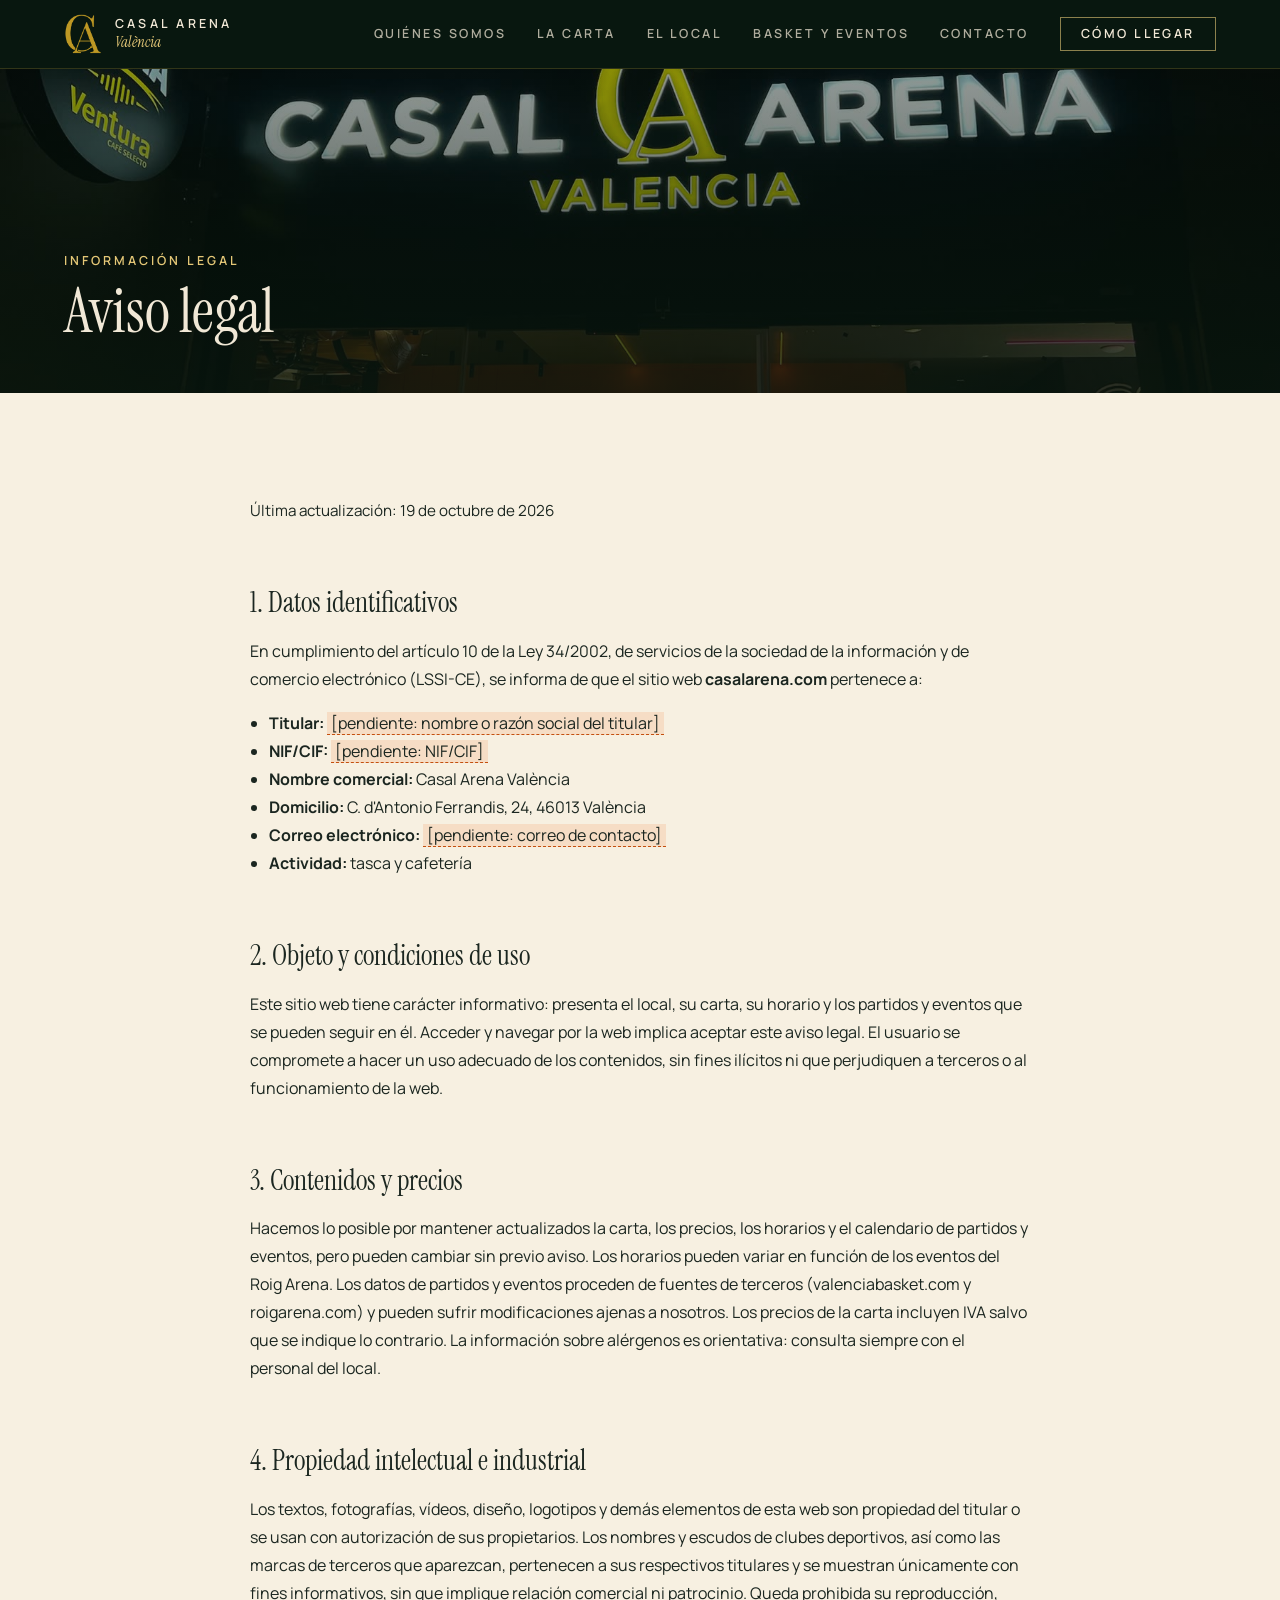
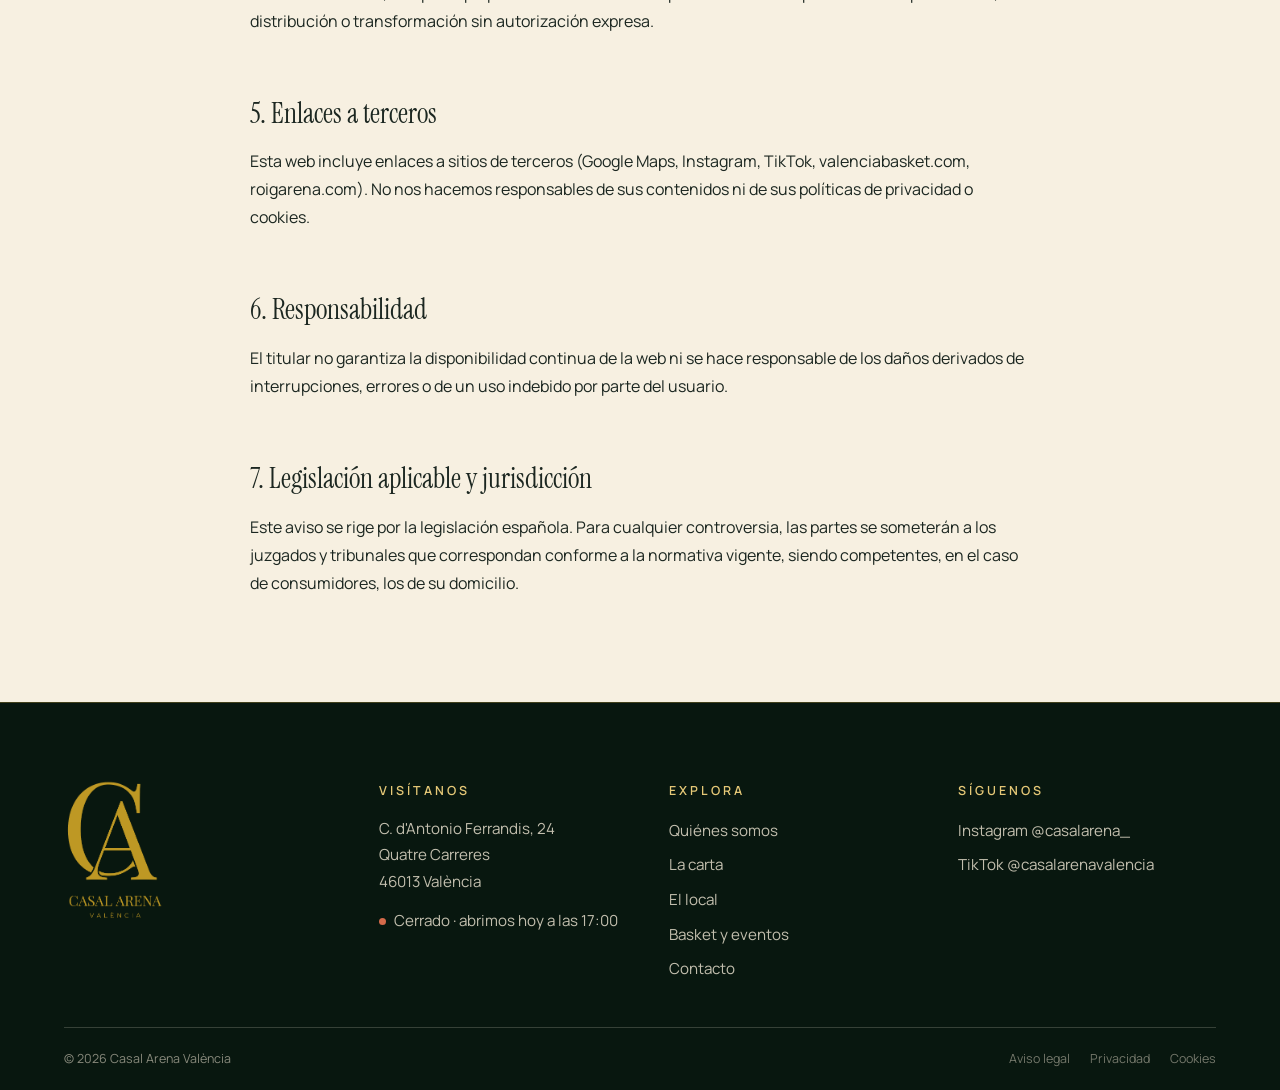
==== aviso-legal.html @ 7f9e8de5 "Portada móvil en bloques separados; páginas de aviso legal, privacidad y cookies; mapa de Google baj" ====
<!doctype html>
<html lang="es">
<head>
<meta charset="utf-8">
<meta name="viewport" content="width=device-width, initial-scale=1">
<title>Aviso legal · Casal Arena València</title>
<meta name="description" content="Aviso legal de casalarena.com: datos del titular, condiciones de uso y propiedad intelectual.">
<meta name="theme-color" content="#08170f">
<meta property="og:title" content="Aviso legal · Casal Arena València">
<meta property="og:description" content="Aviso legal de casalarena.com: datos del titular, condiciones de uso y propiedad intelectual.">
<meta property="og:image" content="assets/img/fachada-noche.jpg">
<link rel="icon" type="image/png" href="assets/img/logo-monograma.png">
<link rel="preload" href="assets/fonts/instrument-serif-latin-400-normal.woff2" as="font" type="font/woff2" crossorigin>
<link rel="preload" href="assets/fonts/manrope-latin-wght-normal.woff2" as="font" type="font/woff2" crossorigin>
<link rel="stylesheet" href="css/fonts.css?v=20261012b">
<link rel="stylesheet" href="css/styles.css?v=20261012b">
</head>
<body>
<header class="site-head">
  <div class="site-head__in">
    <a class="brand" href="index.html" aria-label="Casal Arena València, inicio">
      <img src="assets/img/logo-monograma.png" alt="" width="54" height="55">
      <span><b>Casal Arena</b><i>València</i></span>
    </a>
    <nav class="nav" id="nav" aria-label="Principal">
      <a href="quienes-somos.html">Quiénes somos</a>
      <a href="carta.html">La carta</a>
      <a href="el-local.html">El local</a>
      <a href="valencia-basket.html">Basket y eventos</a>
      <a href="contacto.html">Contacto</a>
      <a class="btn btn--solid" data-directions href="#">Cómo llegar</a>
    </nav>
    <button class="menu-btn" id="menuBtn" aria-label="Abrir menú" aria-expanded="false" aria-controls="nav"><span></span><span></span></button>
  </div>
</header>
<main>
<section class="phero">
  <img src="assets/img/fachada-noche.jpg" alt="" style="object-position:50% 45%">
  
  <div class="wrap">
    <p class="eyebrow">Información legal</p>
    <h1 class="display">Aviso legal</h1>
  </div>
</section>

<section class="sec">
  <div class="wrap legal">
    <p class="muted">Última actualización: 19 de octubre de 2026</p>

    <h2>1. Datos identificativos</h2>
    <p>En cumplimiento del artículo 10 de la Ley 34/2002, de servicios de la sociedad de la información y de comercio electrónico (LSSI-CE), se informa de que el sitio web <strong>casalarena.com</strong> pertenece a:</p>
    <ul>
      <li><strong>Titular:</strong> <span class="pend">[pendiente: nombre o razón social del titular]</span></li>
      <li><strong>NIF/CIF:</strong> <span class="pend">[pendiente: NIF/CIF]</span></li>
      <li><strong>Nombre comercial:</strong> Casal Arena València</li>
      <li><strong>Domicilio:</strong> C. d'Antonio Ferrandis, 24, 46013 València</li>
      <li><strong>Correo electrónico:</strong> <span class="pend">[pendiente: correo de contacto]</span></li>
      <li><strong>Actividad:</strong> tasca y cafetería</li>
    </ul>
    <h2>2. Objeto y condiciones de uso</h2>
    <p>Este sitio web tiene carácter informativo: presenta el local, su carta, su horario y los partidos y eventos que se pueden seguir en él. Acceder y navegar por la web implica aceptar este aviso legal. El usuario se compromete a hacer un uso adecuado de los contenidos, sin fines ilícitos ni que perjudiquen a terceros o al funcionamiento de la web.</p>
    <h2>3. Contenidos y precios</h2>
    <p>Hacemos lo posible por mantener actualizados la carta, los precios, los horarios y el calendario de partidos y eventos, pero pueden cambiar sin previo aviso. Los horarios pueden variar en función de los eventos del Roig Arena. Los datos de partidos y eventos proceden de fuentes de terceros (valenciabasket.com y roigarena.com) y pueden sufrir modificaciones ajenas a nosotros. Los precios de la carta incluyen IVA salvo que se indique lo contrario. La información sobre alérgenos es orientativa: consulta siempre con el personal del local.</p>
    <h2>4. Propiedad intelectual e industrial</h2>
    <p>Los textos, fotografías, vídeos, diseño, logotipos y demás elementos de esta web son propiedad del titular o se usan con autorización de sus propietarios. Los nombres y escudos de clubes deportivos, así como las marcas de terceros que aparezcan, pertenecen a sus respectivos titulares y se muestran únicamente con fines informativos, sin que implique relación comercial ni patrocinio. Queda prohibida su reproducción, distribución o transformación sin autorización expresa.</p>
    <h2>5. Enlaces a terceros</h2>
    <p>Esta web incluye enlaces a sitios de terceros (Google Maps, Instagram, TikTok, valenciabasket.com, roigarena.com). No nos hacemos responsables de sus contenidos ni de sus políticas de privacidad o cookies.</p>
    <h2>6. Responsabilidad</h2>
    <p>El titular no garantiza la disponibilidad continua de la web ni se hace responsable de los daños derivados de interrupciones, errores o de un uso indebido por parte del usuario.</p>
    <h2>7. Legislación aplicable y jurisdicción</h2>
    <p>Este aviso se rige por la legislación española. Para cualquier controversia, las partes se someterán a los juzgados y tribunales que correspondan conforme a la normativa vigente, siendo competentes, en el caso de consumidores, los de su domicilio.</p>

  </div>
</section>
</main>
<footer class="site-foot">
  <div class="wrap">
    <div class="foot">
      <a href="index.html" aria-label="Casal Arena València, inicio"><img src="assets/img/logo-casal-arena.png" alt="Casal Arena València" width="135" height="190" loading="lazy"></a>
      <div>
        <h4>Visítanos</h4>
        <p data-addr></p>
        <p style="margin-top:12px" data-open-status></p>
      </div>
      <div>
        <h4>Explora</h4>
        <ul>
        <li><a href="quienes-somos.html">Quiénes somos</a></li>
        <li><a href="carta.html">La carta</a></li>
        <li><a href="el-local.html">El local</a></li>
        <li><a href="valencia-basket.html">Basket y eventos</a></li>
        <li><a href="contacto.html">Contacto</a></li>
        </ul>
      </div>
      <div>
        <h4>Síguenos</h4>
        <ul>
          <li><a data-insta href="#">Instagram <span data-insta-user></span></a></li>
          <li><a data-tiktok href="#">TikTok <span data-tiktok-user></span></a></li>
        </ul>
      </div>
    </div>
    <div class="foot__end"><span>© <span data-year></span> Casal Arena València</span><span class="foot__legal"><a href="aviso-legal.html">Aviso legal</a><a href="privacidad.html">Privacidad</a><a href="cookies.html">Cookies</a></span></div>
  </div>
</footer>
<script src="data/carta.js"></script>
<script src="data/partidos.js"></script>
<script src="data/eventos.js"></script>
<script src="data/contacto.js"></script>
<script src="js/main.js?v=20261019"></script>
</body>
</html>
---- css/fonts.css ----
@font-face { font-family: "Instrument Serif"; font-weight: 400; font-style: normal; font-display: swap; src: url("../assets/fonts/instrument-serif-latin-400-normal.woff2") format("woff2"); }
@font-face { font-family: "Instrument Serif"; font-weight: 400; font-style: italic; font-display: swap; src: url("../assets/fonts/instrument-serif-latin-400-italic.woff2") format("woff2"); }
@font-face { font-family: "Manrope"; font-weight: 200 800; font-style: normal; font-display: swap; src: url("../assets/fonts/manrope-latin-wght-normal.woff2") format("woff2"); }
@font-face { font-family: "EB Garamond"; font-weight: 400; font-style: normal; font-display: swap; src: url("../assets/fonts/eb-garamond-latin-400-normal.woff2") format("woff2"); }
@font-face { font-family: "EB Garamond"; font-weight: 500; font-style: normal; font-display: swap; src: url("../assets/fonts/eb-garamond-latin-500-normal.woff2") format("woff2"); }
@font-face { font-family: "EB Garamond"; font-weight: 700; font-style: normal; font-display: swap; src: url("../assets/fonts/eb-garamond-latin-700-normal.woff2") format("woff2"); }
@font-face { font-family: "EB Garamond"; font-weight: 400; font-style: italic; font-display: swap; src: url("../assets/fonts/eb-garamond-latin-400-italic.woff2") format("woff2"); }
---- css/styles.css ----
/* Casal Arena · sistema de diseño
   Concepto: minimalista y sereno. Mucho aire, líneas finas, serif elegante para los títulos
   y sans ligera para el texto. El naranja y el dorado solo como acento. */
:root {
  --pine-950: #08170f;
  --pine-900: #0d2519;
  --pine-800: #133526;
  --bone: #f1e8d6;
  --bone-2: #e8dcc2;
  --paper: #f7f0e1;
  --sand: #d8c7a1;
  --orange: #ec6a1f;
  --orange-deep: #c4500f;
  --gold: #c4a03a;
  --gold-lt: #e5c877;
  --ink: #1b2620;
  --ink-soft: #55615a;
  --line: rgba(27, 38, 32, .16);
  --line-lt: rgba(241, 232, 214, .2);

  --f-serif: "Instrument Serif", "Iowan Old Style", Georgia, serif;
  --f-body: "Manrope", system-ui, -apple-system, "Segoe UI", sans-serif;

  --gutter: clamp(20px, 5vw, 72px);
  --maxw: 1160px;
  --head-h: 68px;
  --ease: cubic-bezier(.2, .7, .2, 1);
}

*, *::before, *::after { box-sizing: border-box; }
html { scroll-behavior: smooth; scroll-padding-top: calc(var(--head-h) + 24px); }
body { margin: 0; font-family: var(--f-body); font-size: 1rem; font-weight: 400; line-height: 1.75; color: var(--ink); background: var(--paper); -webkit-font-smoothing: antialiased; }
img, video, svg { display: block; max-width: 100%; }
a { color: inherit; }
button { font: inherit; color: inherit; }
[hidden] { display: none !important; }
:focus-visible { outline: 2px solid var(--orange); outline-offset: 3px; }
::selection { background: var(--orange); color: #fff; }

.wrap { width: min(var(--maxw), 100% - var(--gutter) * 2); margin-inline: auto; }
.sec { padding-block: clamp(56px, 7vw, 104px); }
.dark { background: var(--pine-900); color: var(--bone); }
.darker { background: var(--pine-950); color: var(--bone); }
.light-2 { background: var(--bone); }

/* ---------- Tipografía ---------- */
.display { font-family: var(--f-serif); font-weight: 400; line-height: 1.08; letter-spacing: -.005em; margin: 0; text-transform: none; }
.h-xl { font-size: clamp(2.4rem, 5vw, 3.8rem); }
.h-lg { font-size: clamp(1.9rem, 3.2vw, 2.7rem); }
.h-md { font-size: clamp(1.4rem, 2.2vw, 1.8rem); }
.serif-i { font-family: var(--f-serif); font-style: italic; }
.eyebrow { font-family: var(--f-body); font-size: .72rem; font-weight: 600; letter-spacing: .24em; text-transform: uppercase; line-height: 1.4; color: var(--orange-deep); margin: 0 0 16px; }
.dark .eyebrow, .darker .eyebrow, .phero .eyebrow { color: var(--gold-lt); }
.lead { font-family: var(--f-serif); font-size: clamp(1.5rem, 2.4vw, 2rem); line-height: 1.25; margin: 0; }
.lead em { color: var(--orange-deep); }
.dark .lead em, .darker .lead em { color: var(--gold-lt); }
.muted { color: var(--ink-soft); }
.dark .muted, .darker .muted { color: rgba(241, 232, 214, .72); }

/* ---------- Botones ---------- */
.btn {
  display: inline-flex; align-items: center; gap: 10px; padding: 12px 26px; cursor: pointer; text-decoration: none;
  font-family: var(--f-body); font-weight: 600; font-size: .72rem; letter-spacing: .2em; text-transform: uppercase; line-height: 1;
  border: 1px solid currentColor; background: transparent; transition: background .3s var(--ease), color .3s var(--ease), border-color .3s var(--ease);
}
.btn:hover { background: var(--ink); color: var(--paper); border-color: var(--ink); }
.dark .btn:hover, .darker .btn:hover, .hero .btn:hover, .phero .btn:hover, .viewer .btn:hover { background: var(--bone); color: var(--pine-950); border-color: var(--bone); }
.btn--solid { background: var(--orange); border-color: var(--orange); color: #fff; }
.btn--solid:hover, .dark .btn--solid:hover, .darker .btn--solid:hover, .hero .btn--solid:hover { background: var(--orange-deep); border-color: var(--orange-deep); color: #fff; }
.btn svg { width: 14px; height: 14px; stroke: currentColor; fill: none; stroke-width: 1.6; }
.link-arrow { display: inline-flex; align-items: center; gap: 10px; font-size: .72rem; font-weight: 600; letter-spacing: .2em; text-transform: uppercase; text-decoration: none; border-bottom: 1px solid var(--orange); padding-bottom: 4px; }

/* ---------- Cabecera ---------- */
.site-head { position: sticky; top: 0; z-index: 60; background: var(--pine-950); border-bottom: 1px solid rgba(196, 160, 58, .22); }
.site-head__in { height: var(--head-h); display: flex; align-items: center; justify-content: space-between; gap: 24px; width: min(1320px, 100% - var(--gutter) * 2); margin-inline: auto; }
.brand { display: flex; align-items: center; gap: 12px; text-decoration: none; color: var(--bone); }
.brand img { height: 40px; width: auto; }
.brand span { display: flex; flex-direction: column; line-height: 1; }
.brand b { font-weight: 600; letter-spacing: .26em; font-size: .72rem; text-transform: uppercase; }
.brand i { font-family: var(--f-serif); font-size: .95rem; color: var(--gold-lt); margin-top: 4px; }
.nav { display: flex; align-items: center; gap: clamp(18px, 2.4vw, 36px); }
.nav a:not(.btn) { font-size: .7rem; font-weight: 600; letter-spacing: .2em; text-transform: uppercase; text-decoration: none; color: rgba(241, 232, 214, .72); padding: 6px 0; position: relative; transition: color .25s; }
.nav a:not(.btn)::after { content: ""; position: absolute; left: 0; right: 100%; bottom: 0; height: 1px; background: var(--gold-lt); transition: right .35s var(--ease); }
.nav a:not(.btn):hover, .nav a[aria-current="page"] { color: var(--bone); }
.nav a:not(.btn):hover::after, .nav a[aria-current="page"]::after { right: 0; }
.nav .btn { padding: 10px 20px; color: var(--bone); border-color: rgba(229, 200, 119, .6); }
.nav .btn--solid { background: transparent; border-color: rgba(229, 200, 119, .6); }
.nav .btn--solid:hover { background: var(--gold-lt); border-color: var(--gold-lt); color: var(--pine-950); }
.menu-btn { display: none; width: 42px; height: 42px; background: none; border: 1px solid rgba(241, 232, 214, .35); position: relative; cursor: pointer; }
.menu-btn span { position: absolute; left: 11px; right: 11px; height: 1px; background: var(--bone); transition: transform .3s, top .3s; }
.menu-btn span:first-child { top: 17px; }
.menu-btn span:last-child { top: 24px; }
.menu-btn[aria-expanded="true"] span:first-child { top: 20px; transform: rotate(45deg); }
.menu-btn[aria-expanded="true"] span:last-child { top: 20px; transform: rotate(-45deg); }

/* ---------- Portada ---------- */
.hero { position: relative; height: min(84svh, 780px); min-height: 520px; overflow: hidden; background: var(--pine-950); color: var(--bone); }
.hero__video { display: block; width: 100%; height: 100%; object-fit: cover; }
.hero__bg { position: absolute; inset: -60px; background: var(--pine-950) url("../assets/img/hero-local-poster.jpg") center / cover; filter: blur(46px) saturate(1.15); opacity: .5; }
/* móvil: el vídeo vertical llena toda la portada */
.hero__phone { position: absolute; inset: 0; z-index: 0; }
.hero__shade, .hero__court { z-index: 1; }
.hero__body { z-index: 2; }
.hero__bg { display: none; }
.hero__shade { position: absolute; inset: 0; background: radial-gradient(ellipse at center, rgba(8, 23, 15, .38), rgba(8, 23, 15, .7)), linear-gradient(0deg, rgba(8, 23, 15, .7), transparent 40%); }
.hero__body { position: static; height: 100%; display: flex; flex-direction: column; justify-content: center; align-items: center; text-align: center; padding-bottom: 76px; }
.hero__copy { position: relative; z-index: 2; display: flex; flex-direction: column; align-items: center; }
.hero__title { font-size: clamp(2.8rem, 6.4vw, 5.2rem); letter-spacing: .02em; display: flex; flex-wrap: wrap; justify-content: center; gap: 0 .28em; margin: 0 0 14px; font-weight: 400; animation: fadeup 1.2s var(--ease) both; }
.hero__title span, .hero__title b { display: inline; font-weight: 400; }
.hero__tag { font-family: var(--f-serif); font-style: italic; font-size: clamp(1.15rem, 1.8vw, 1.5rem); margin: 0 0 30px; line-height: 1.3; opacity: .92; animation: fadeup 1.2s .25s var(--ease) both; }
.hero__cta { display: flex; flex-wrap: wrap; gap: 12px; justify-content: center; animation: fadeup 1.2s .45s var(--ease) both; }
.hero__bar { z-index: 3; position: absolute; inset: auto 0 0 0; border-top: 1px solid var(--line-lt); background: rgba(8, 23, 15, .55); backdrop-filter: blur(8px); }
.hero__bar-in { display: grid; grid-template-columns: repeat(3, 1fr); }
.hero__bar-in > * { padding: 16px 20px; border-left: 1px solid var(--line-lt); text-decoration: none; display: flex; flex-direction: column; gap: 2px; text-align: left; }
.hero__bar-in > *:first-child { border-left: 0; padding-left: 0; }
.hero__bar small { font-size: .62rem; font-weight: 600; letter-spacing: .24em; text-transform: uppercase; color: var(--gold-lt); }
.hero__bar strong { font-weight: 400; font-size: .9rem; line-height: 1.4; }
.dot { display: inline-block; width: 7px; height: 7px; border-radius: 50%; background: #5ad17a; margin-right: 8px; vertical-align: 1px; }
.dot--off { background: #d46a4a; }
@keyframes fadeup { from { opacity: 0; transform: translateY(18px); } to { opacity: 1; transform: none; } }

/* ---------- Accesos ---------- */
.sec-head { display: flex; flex-wrap: wrap; justify-content: space-between; align-items: end; gap: 16px 40px; margin-bottom: clamp(28px, 4vw, 48px); }
.tiles { display: grid; grid-template-columns: repeat(4, 1fr); gap: clamp(16px, 2vw, 28px); }
.tile { display: block; text-decoration: none; color: var(--ink); }
.tile img { width: 100%; aspect-ratio: 4 / 5; object-fit: cover; transition: opacity .5s var(--ease); }
.tile:hover img { opacity: .86; }
.tile__txt { display: flex; justify-content: space-between; align-items: start; gap: 12px; padding-top: 16px; }
.tile h3 { font-size: 1.55rem; }
.tile p { margin: 6px 0 0; font-size: .88rem; line-height: 1.55; color: var(--ink-soft); max-width: 28ch; }
.tile__go { flex: none; margin-top: 8px; transition: transform .4s var(--ease); color: var(--orange-deep); }
.tile__go svg { width: 18px; height: 18px; stroke: currentColor; fill: none; stroke-width: 1.5; }
.tile:hover .tile__go { transform: translateX(6px); }

/* ---------- Declaración ---------- */
.statement .wrap { max-width: 820px; text-align: center; }
.statement blockquote { margin: 0 0 32px; font-family: var(--f-serif); font-size: clamp(1.7rem, 3.4vw, 2.7rem); line-height: 1.2; }
.statement blockquote em { color: var(--gold-lt); }

/* ---------- Dúo ---------- */
.duo { display: grid; grid-template-columns: 1.2fr 1fr; gap: clamp(16px, 2vw, 28px); }
.panel { padding: clamp(24px, 3.4vw, 44px); display: flex; flex-direction: column; gap: 18px; }
.panel--dark { background: var(--pine-900); color: var(--bone); justify-content: space-between; }
.panel--line { border: 1px solid var(--line); background: var(--paper); }
.panel h3 { font-size: clamp(1.6rem, 2.4vw, 2.1rem); }
.mini-next { display: flex; flex-direction: column; gap: 6px; }
.mini-next .vs { font-family: var(--f-serif); font-size: clamp(1.4rem, 2.2vw, 1.9rem); line-height: 1.15; }
.mini-next .vs i { color: var(--gold-lt); font-size: .8em; padding-inline: .3em; }
.mini-next .when { font-size: .9rem; color: rgba(241, 232, 214, .75); }

/* ---------- Horario ---------- */
.hours { width: 100%; border-collapse: collapse; }
.hours td { padding: 9px 0; border-bottom: 1px solid var(--line); font-size: .92rem; }
.hours td:last-child { text-align: right; font-variant-numeric: tabular-nums; }
.hours tr.is-today td { color: var(--orange-deep); font-weight: 600; }
.dark .hours td, .panel--dark .hours td { border-color: var(--line-lt); }
.dark .hours tr.is-today td { color: var(--gold-lt); }
.note { font-size: .82rem; color: var(--orange-deep); margin: 0; }
.dark .note { color: var(--gold-lt); }

/* ---------- Cabecera de páginas ---------- */
.phero { position: relative; display: flex; align-items: flex-end; min-height: clamp(240px, 36vh, 360px); color: var(--bone); background: var(--pine-950); overflow: hidden; }
.phero > img { position: absolute; inset: 0; width: 100%; height: 100%; object-fit: cover; }
.phero::before { content: ""; position: absolute; inset: 0; z-index: 1; background: linear-gradient(0deg, rgba(8, 23, 15, .82), rgba(8, 23, 15, .42)); }
.phero .wrap { position: relative; z-index: 2; padding-bottom: clamp(28px, 4vw, 48px); }
.phero h1 { font-size: clamp(2.4rem, 5vw, 3.8rem); }
.phero .eyebrow { margin-bottom: 10px; }

/* ---------- Quiénes somos ---------- */
.about { display: grid; grid-template-columns: 5fr 6fr; gap: clamp(32px, 6vw, 88px); align-items: start; }
.about__body p { margin: 0 0 20px; max-width: 58ch; color: var(--ink); }
.about__body p:first-child::first-letter { font-family: var(--f-serif); float: left; font-size: 3.6rem; line-height: .82; padding: 6px 10px 0 0; color: var(--orange-deep); }
.sign { font-family: var(--f-serif); font-style: italic; font-size: 1.5rem; color: var(--orange-deep); margin: 26px 0 0; }
.about__photo { margin: 32px 0 0; max-width: 420px; }
.about__photo img { width: 100%; aspect-ratio: 3 / 4; object-fit: cover; object-position: 50% 38%; }
.about__photo figcaption { margin-top: 10px; font-size: .8rem; color: var(--ink-soft); letter-spacing: .04em; }
.mosaic { display: grid; grid-template-columns: 1.2fr 1fr 1fr; grid-template-rows: 240px 240px; gap: 12px; }
.mosaic img { width: 100%; height: 100%; object-fit: cover; }
.mosaic img:first-child { grid-row: span 2; }
.inaug { display: grid; grid-template-columns: 1fr auto; gap: clamp(32px, 6vw, 88px); align-items: center; }
.inaug__video { width: min(320px, 100%); }
.inaug__video video { width: 100%; aspect-ratio: 9 / 16; background: var(--pine-950); object-fit: cover; border: 1px solid rgba(196, 160, 58, .3); }
.pillars { display: grid; grid-template-columns: repeat(3, 1fr); border-top: 1px solid var(--line-lt); }
.pillar { padding: 36px 28px 4px 0; }
.pillar + .pillar { padding-left: 28px; border-left: 1px solid var(--line-lt); }
.pillar h3 { font-size: clamp(1.6rem, 2.4vw, 2rem); color: var(--gold-lt); margin-bottom: 10px; }
.pillar p { margin: 0; color: rgba(241, 232, 214, .8); max-width: 34ch; font-size: .95rem; }

/* ---------- Carta ---------- */
.taste { display: grid; grid-template-columns: repeat(4, 1fr); border-block: 1px solid var(--line-lt); }
.taste div { padding: 22px 16px; text-align: center; font-family: var(--f-serif); font-size: clamp(1.1rem, 1.8vw, 1.45rem); line-height: 1.1; }
.taste div + div { border-left: 1px solid var(--line-lt); }
.cartapages { display: grid; grid-template-columns: repeat(3, 1fr); gap: clamp(16px, 2.4vw, 32px); align-items: start; }
.cartapage { padding: 0; border: 0; background: none; cursor: zoom-in; text-align: left; display: grid; gap: 12px; }
.cartapage img { width: 100%; height: auto; box-shadow: 0 10px 30px rgba(20, 32, 26, .18); transition: transform .5s var(--ease), box-shadow .5s; }
.cartapage:hover img { transform: translateY(-4px); box-shadow: 0 18px 40px rgba(20, 32, 26, .24); }
.cartapage span { font-size: .72rem; font-weight: 600; letter-spacing: .2em; text-transform: uppercase; }
.textcarta { margin-top: clamp(40px, 6vw, 64px); border-top: 1px solid var(--line); padding-top: 22px; }
.textcarta summary { cursor: pointer; font-size: .74rem; font-weight: 600; letter-spacing: .2em; text-transform: uppercase; list-style: none; }
.textcarta summary::before { content: "+"; display: inline-block; width: 1.4em; color: var(--orange-deep); }
.textcarta[open] summary::before { content: "–"; }
.textcarta .sheets { margin-top: 26px; }

/* Hojas en texto (réplica del diseño de la carta impresa) */
.sheets { display: grid; gap: clamp(24px, 4vw, 48px); }
.sheet {
  --paper-c: #f7ebd2; --terra: #7d2210; --line-c: #b9674a; --txt: #2b1d15;
  position: relative; background: var(--paper-c); color: var(--txt); font-family: "EB Garamond", Georgia, serif;
  padding: clamp(14px, 2.4vw, 30px); border: 1px solid var(--line-c); box-shadow: 0 14px 40px rgba(20, 32, 26, .14);
}
.sheet::before { content: ""; position: absolute; inset: 8px; border: 1px solid var(--line-c); pointer-events: none; opacity: .7; }
.sheet__head { display: flex; justify-content: center; padding: 6px 0 16px; }
.sheet__head img { height: clamp(100px, 12vw, 130px); width: auto; }
.sheet__cols { display: grid; grid-template-columns: 1fr 1fr; gap: clamp(12px, 1.6vw, 20px); align-items: start; }
.sheet__col { display: grid; gap: clamp(12px, 1.6vw, 20px); }
.sec-c { position: relative; border: 1px solid var(--line-c); border-radius: 12px; padding: 14px clamp(12px, 1.6vw, 20px); background: rgba(255, 250, 238, .35); }
.sec-c__h { display: flex; align-items: baseline; justify-content: space-between; gap: 12px; border-bottom: 1px solid var(--line-c); padding-bottom: 6px; margin-bottom: 8px; flex-wrap: wrap; }
.sec-c h2 { margin: 0; font-family: "EB Garamond", Georgia, serif; font-weight: 700; font-size: clamp(1.6rem, 2.4vw, 2.1rem); line-height: 1; letter-spacing: -.01em; text-transform: uppercase; color: var(--terra); }
.sec-c__n { font-size: .85rem; font-style: italic; }
.sec-c__pt { font-size: 1.4rem; font-weight: 500; }
.colhead { display: flex; justify-content: flex-end; gap: 6px; font-size: .88rem; font-weight: 500; margin: 2px 0 6px; padding-bottom: 4px; border-bottom: 1px solid var(--line-c); }
.colhead span, .pr { width: var(--pw, auto); text-align: right; }
.grp + .grp { margin-top: 10px; }
.grp--sep { margin-top: 10px; padding-top: 10px; border-top: 1px solid var(--line-c); }
.grp h3 { margin: 6px 0 4px; font-size: 1rem; font-weight: 700; text-transform: uppercase; letter-spacing: .02em; border-bottom: 1px solid var(--line-c); padding-bottom: 2px; }
.row { display: flex; align-items: baseline; gap: 6px; padding: 1.5px 0; font-size: clamp(.98rem, 1.15vw, 1.1rem); line-height: 1.3; }
.row__n { flex: 1; min-width: 0; }
.pr { flex: none; font-variant-numeric: tabular-nums; white-space: nowrap; }
.als { display: inline-flex; gap: 3px; vertical-align: -4px; margin-left: 6px; }
.al { display: inline-grid; place-items: center; width: 19px; height: 19px; border-radius: 50%; color: #fff; font-style: normal; font-size: .52rem; font-weight: 700; line-height: 1; font-family: Arial, sans-serif; }
.al svg { width: 13px; height: 13px; }
.al--so2 { display: inline-flex; align-items: center; justify-content: center; width: 24px; white-space: nowrap; letter-spacing: -.04em; padding-top: 1px; }
.al sub { font-size: .75em; line-height: 0; vertical-align: baseline; position: relative; top: .2em; }
.al--gluten, .al--huevo { background: #ee7b2c; }
.al--lacteos, .al--pescado, .al--moluscos { background: #1e88e5; }
.al--so2 { background: #9c1f93; }
.al--sesamo, .al--frutos { background: #7a4a2e; }
.al--soja { background: #3f9b46; }
.two { display: grid; grid-template-columns: 1fr 1fr; gap: 0 14px; }
.two > div + div { border-left: 1px solid var(--line-c); padding-left: 14px; }
.sheet__foot { margin: 14px 0 0; text-align: center; font-style: italic; font-size: 1rem; }

/* ---------- Galería ---------- */
.masonry { columns: 3; column-gap: 12px; }
.masonry > * { break-inside: avoid; margin-bottom: 12px; display: block; width: 100%; padding: 0; border: 0; background: var(--sand); cursor: zoom-in; overflow: hidden; position: relative; }
.masonry img, .masonry video { width: 100%; height: auto; transition: opacity .5s var(--ease); }
.masonry button:hover img { opacity: .88; }
.masonry .is-video { cursor: default; }

/* ---------- Valencia Basket ---------- */
.vb-logo { width: 84px; height: auto; mix-blend-mode: multiply; }
.board { display: grid; grid-template-columns: 1fr auto; gap: 32px; align-items: end; padding: clamp(24px, 3.6vw, 44px); background: var(--pine-900); color: var(--bone); border-top: 2px solid var(--orange); }
.board__lab { font-size: .7rem; font-weight: 600; letter-spacing: .24em; text-transform: uppercase; color: var(--gold-lt); margin: 0 0 14px; }
.board__vs { font-size: clamp(1.7rem, 3.6vw, 2.8rem); display: flex; flex-direction: column; }
.board__vs i { font-size: .55em; margin: .15em 0; color: var(--gold-lt); }
.board__meta { margin: 14px 0 0; font-size: .95rem; color: rgba(241, 232, 214, .8); }
.count { display: flex; gap: clamp(14px, 2.4vw, 28px); }
.count div { text-align: center; min-width: 56px; }
.count b { display: block; font-family: var(--f-serif); font-weight: 400; font-size: clamp(2.2rem, 4vw, 3.2rem); line-height: 1; font-variant-numeric: tabular-nums; }
.count small { font-size: .62rem; letter-spacing: .22em; text-transform: uppercase; color: var(--gold-lt); }
.chips { display: flex; flex-wrap: wrap; gap: 8px; margin: 36px 0 6px; }
.chip { cursor: pointer; padding: 9px 18px; border: 1px solid var(--line); background: transparent; font-size: .7rem; font-weight: 600; letter-spacing: .18em; text-transform: uppercase; transition: background .25s, color .25s, border-color .25s; }
.chip:hover { border-color: var(--ink); }
.chip[aria-pressed="true"] { background: var(--ink); color: var(--paper); border-color: var(--ink); }
.month { font-family: var(--f-serif); font-size: 1.6rem; font-weight: 400; color: var(--orange-deep); margin: 36px 0 4px; }
.fx { display: grid; grid-template-columns: 64px 1fr 220px 72px; align-items: center; gap: 24px; padding: 22px 0; border-bottom: 1px solid var(--line); }
.fx__d { line-height: 1; }
.fx__d b { display: block; font-family: var(--f-serif); font-weight: 400; font-size: 2rem; }
.fx__d span { font-size: .66rem; font-weight: 600; letter-spacing: .2em; text-transform: uppercase; color: var(--ink-soft); }
.fx__t { display: grid; grid-template-columns: minmax(0, 290px) 24px minmax(0, 290px); align-items: center; gap: 8px 12px; font-size: 1.02rem; font-weight: 500; line-height: 1.3; }
.fx__t i { text-align: center; font-family: var(--f-serif); font-style: italic; font-weight: 400; color: var(--orange-deep); font-size: .9rem; }
.fx__team { display: inline-flex; align-items: center; gap: 12px; }
.crest { width: 40px; height: 40px; object-fit: contain; flex: none; }
.fx__c { display: flex; align-items: center; justify-content: flex-end; gap: 8px; }
.tag { display: inline-block; padding: 2px 9px; border: 1px solid var(--line); font-size: .62rem; font-weight: 600; letter-spacing: .16em; text-transform: uppercase; white-space: nowrap; }
.tag--home { background: var(--orange); border-color: var(--orange); color: #fff; }
.tag--away { color: var(--ink-soft); }
.fx__h { font-family: var(--f-serif); font-size: 1.5rem; font-variant-numeric: tabular-nums; text-align: right; }
.empty { padding: 40px 0; color: var(--ink-soft); }

/* ---------- Contacto ---------- */
.contact { display: grid; grid-template-columns: 1fr 1.1fr; gap: clamp(32px, 6vw, 80px); align-items: start; }
.info { display: grid; gap: 34px; }
.info h3 { font-size: .72rem; font-family: var(--f-body); font-weight: 600; letter-spacing: .24em; text-transform: uppercase; margin: 0 0 10px; color: var(--orange-deep); }
.info p { margin: 0; }
.social { display: grid; grid-template-columns: 1fr 1fr; gap: 12px; }
.social a { display: flex; flex-direction: column; gap: 2px; padding: 18px 20px; border: 1px solid var(--line); text-decoration: none; transition: background .3s, color .3s, border-color .3s; }
.social a:hover { background: var(--ink); color: var(--paper); border-color: var(--ink); }
.social small { font-size: .62rem; letter-spacing: .22em; text-transform: uppercase; font-weight: 600; color: var(--orange-deep); }
.social a:hover small { color: var(--gold-lt); }
.social strong { font-family: var(--f-serif); font-weight: 400; font-size: 1.25rem; text-transform: none; }
.map { position: sticky; top: calc(var(--head-h) + 20px); border: 1px solid var(--line); background: var(--bone-2); aspect-ratio: 1 / 1.05; }
.map iframe { width: 100%; height: 100%; border: 0; filter: saturate(.8); }

/* ---------- Pie ---------- */
.site-foot { background: var(--pine-950); color: var(--bone); padding-top: clamp(48px, 6vw, 80px); border-top: 1px solid rgba(196, 160, 58, .3); }
.foot { display: grid; grid-template-columns: 1.1fr 1fr 1fr 1fr; gap: 32px; padding-bottom: 44px; }
.foot img { height: 140px; width: auto; }
.foot h4 { font-size: .68rem; font-weight: 600; letter-spacing: .24em; text-transform: uppercase; color: var(--gold-lt); margin: 0 0 14px; }
.foot ul { list-style: none; padding: 0; margin: 0; display: grid; gap: 6px; }
.foot a { text-decoration: none; color: rgba(241, 232, 214, .8); font-size: .92rem; }
.foot a:hover { color: var(--gold-lt); }
.foot p { margin: 0; color: rgba(241, 232, 214, .8); font-size: .92rem; }
.foot__end { display: flex; flex-wrap: wrap; justify-content: space-between; gap: 10px; padding-block: 20px; border-top: 1px solid var(--line-lt); font-size: .78rem; color: rgba(241, 232, 214, .55); }

/* ---------- Mosaico de platos (carta) ---------- */
.platos { display: grid; grid-template-columns: repeat(12, 1fr); grid-auto-rows: clamp(120px, 14vw, 190px); gap: clamp(10px, 1.4vw, 18px); }
.plato { position: relative; margin: 0; overflow: hidden; background: var(--pine-900); }
.plato button { display: block; width: 100%; height: 100%; padding: 0; border: 0; background: none; cursor: zoom-in; }
.plato img { width: 100%; height: 100%; object-fit: cover; transition: transform 1.2s var(--ease); }
.plato:hover img { transform: scale(1.04); }
.plato::after { content: ""; position: absolute; inset: 0; pointer-events: none; background: linear-gradient(0deg, rgba(8, 23, 15, .78) 0%, rgba(8, 23, 15, 0) 46%); }
.plato figcaption { position: absolute; left: 0; right: 0; bottom: 0; z-index: 2; padding: clamp(14px, 2vw, 24px); display: flex; flex-direction: column; gap: 2px; pointer-events: none; }
.plato figcaption b { font-family: var(--f-serif); font-weight: 400; font-size: clamp(1.25rem, 2vw, 1.75rem); line-height: 1.1; color: var(--bone); }
.plato figcaption span { font-size: .66rem; font-weight: 600; letter-spacing: .2em; text-transform: uppercase; color: var(--gold-lt); }
.plato--a { grid-column: 1 / 8;  grid-row: 1 / 4; }
.plato--b { grid-column: 8 / 13; grid-row: 1 / 4; }
.plato--c { grid-column: 1 / 5;  grid-row: 4 / 7; }
.plato--d { grid-column: 5 / 9;  grid-row: 4 / 7; }
.plato--e { grid-column: 9 / 13; grid-row: 4 / 7; }
.plato--f { grid-column: 1 / 6;  grid-row: 7 / 10; }
.plato--g { grid-column: 6 / 13; grid-row: 7 / 10; }
.plato--a img { object-position: 50% 55%; }
.plato--f img { object-position: 50% 60%; }
.plato--g img { object-position: 50% 62%; }
@media (max-width: 760px) {
  .platos { grid-template-columns: 1fr 1fr; grid-auto-rows: 58vw; }
  .plato--a, .plato--b, .plato--c, .plato--d, .plato--e, .plato--f, .plato--g { grid-column: auto; grid-row: auto; }
  .plato--a, .plato--f, .plato--g { grid-column: 1 / 3; }
  .plato--b, .plato--c, .plato--d, .plato--e { grid-row: auto / span 1; }
  .plato--b, .plato--c, .plato--d, .plato--e { aspect-ratio: auto; }
}
@media (prefers-reduced-motion: reduce) { .plato img { transition: none; } }

/* ---------- Visor + lightbox ---------- */
.viewer { position: fixed; inset: 0; z-index: 100; background: #060f0a; display: flex; flex-direction: column; }
.viewer__bar { display: flex; justify-content: space-between; align-items: center; padding: 10px 20px; color: var(--bone); font-size: .72rem; font-weight: 600; letter-spacing: .2em; text-transform: uppercase; background: rgba(255, 255, 255, .05); }
.viewer__bar div { display: flex; gap: 10px; align-items: center; }
.vbtn { width: 40px; height: 40px; border: 1px solid rgba(241, 232, 214, .45); background: transparent; color: var(--bone); font-size: 1.5rem; line-height: 1; cursor: pointer; }
.vbtn:hover { background: var(--bone); color: var(--pine-950); }
.viewer__scroll { flex: 1; overflow: auto; padding: 24px 16px 56px; display: flex; flex-direction: column; align-items: center; gap: 22px; }
.viewer__scroll iframe { width: min(900px, 100%); height: 100%; min-height: 70vh; border: 0; background: #fff; }
.viewer__scroll img { width: min(940px, 100%); height: auto; box-shadow: 0 20px 60px rgba(0, 0, 0, .5); }
.viewer .sheets { width: min(1000px, 100%); }
.lightbox { position: fixed; inset: 0; z-index: 100; background: rgba(6, 15, 10, .96); display: grid; place-items: center; padding: 20px; }
.lightbox img { max-height: 92vh; max-width: 94vw; object-fit: contain; }
.lightbox .vbtn { position: absolute; top: 16px; right: 16px; }
body.is-locked { overflow: hidden; }

/* ---------- Aparición ---------- */
.js .reveal { opacity: 0; transform: translateY(20px); transition: opacity .8s var(--ease), transform .8s var(--ease); }
.js .reveal.is-in { opacity: 1; transform: none; }

@media print {
  body > *:not(.viewer) { display: none !important; }
  .viewer { position: static; background: #fff; }
  .viewer__bar { display: none; }
  .viewer__scroll { overflow: visible; padding: 0; }
  .viewer__scroll img, .sheet { box-shadow: none; page-break-after: always; }
}

/* ordenador y tablet: texto a la izquierda y vídeo vertical enmarcado a la derecha */
@media (max-width: 700px) {
  .hero { height: auto; min-height: 0; display: flex; flex-direction: column; }
  .hero__shade, .hero__court, .hero__bg { display: none; }
  .hero .hero__body { position: relative; height: auto; justify-content: flex-start; padding: clamp(32px, 6svh, 52px) 0 0; gap: 28px; }
  .hero .hero__title { font-size: clamp(3rem, 15vw, 4.2rem); margin-bottom: 12px; }
  .hero .hero__tag { margin-bottom: 24px; }
  .hero .hero__phone { position: relative; inset: auto; width: 100%; aspect-ratio: 3 / 4; border-radius: 22px; border: 1px solid rgba(229, 200, 119, .55); box-shadow: 0 0 0 5px rgba(8, 23, 15, .6), 0 0 0 6px rgba(229, 200, 119, .25), 0 22px 50px rgba(0, 0, 0, .45); }
  .hero .hero__phone .hero__video { position: absolute; inset: 0; }
  .hero .hero__bar { position: relative; inset: auto; margin-top: 32px; background: var(--pine-900); backdrop-filter: none; }
  .hero .hero__bar-in > * { padding: 14px 0; }
}
@media (min-width: 701px) {
  .hero__bg { display: block; }
  .hero__shade { background: linear-gradient(90deg, rgba(8, 23, 15, .78), rgba(8, 23, 15, .35) 60%, rgba(8, 23, 15, .55)), linear-gradient(0deg, rgba(8, 23, 15, .6), transparent 40%); }
  .hero__body { position: relative; display: grid; grid-template-columns: minmax(0, 1.15fr) minmax(0, .85fr); align-items: center; gap: clamp(24px, 5vw, 80px); text-align: left; padding-bottom: 96px; }
  .hero__copy { align-items: flex-start; }
  .hero__title { font-size: clamp(3.2rem, 5.6vw, 5.8rem); }
  .hero__title { justify-content: flex-start; }
  .hero__cta { justify-content: flex-start; }
  .hero__phone { position: relative; inset: auto; z-index: 2; justify-self: end; height: min(100%, 620px); max-height: 100%; aspect-ratio: 9 / 16; border-radius: 26px; overflow: hidden; border: 1px solid rgba(229, 200, 119, .55); box-shadow: 0 0 0 6px rgba(8, 23, 15, .55), 0 0 0 7px rgba(229, 200, 119, .28), 0 30px 70px rgba(0, 0, 0, .5); }
}

/* ---------- Mapa bajo demanda + páginas legales ---------- */
.map__gate { height: 100%; display: flex; flex-direction: column; justify-content: center; align-items: center; gap: 14px; padding: clamp(20px, 4vw, 40px); text-align: center; }
.map__gate[hidden], .map iframe[hidden] { display: none; }
.map__gate .display { font-size: clamp(1.8rem, 3vw, 2.4rem); }
.map__gate p { margin: 0; max-width: 34ch; }
.legal { max-width: 780px; }
.legal h2 { font-family: var(--f-serif); font-weight: 400; font-size: clamp(1.4rem, 2.2vw, 1.8rem); line-height: 1.2; margin: 2.2em 0 .6em; }
.legal p, .legal li { color: var(--ink); }
.legal ul { padding-left: 1.2em; }
.legal a { color: var(--orange-deep); }
.pend { background: rgba(236, 106, 31, .14); border-bottom: 1px dashed var(--orange-deep); padding: 0 4px; }
.foot__legal { display: flex; flex-wrap: wrap; gap: 4px 20px; }
.foot__legal a { text-decoration: none; opacity: .85; }
.foot__legal a:hover { opacity: 1; text-decoration: underline; }

/* ---------- Responsive ---------- */
@media (max-width: 1080px) {
  .menu-btn { display: block; }
  .nav { position: fixed; inset: var(--head-h) 0 0 0; background: var(--pine-950); flex-direction: column; justify-content: center; gap: 26px; opacity: 0; pointer-events: none; transition: opacity .3s; }
  .nav.is-open { opacity: 1; pointer-events: auto; }
  .nav a:not(.btn) { font-size: .9rem; }
  .brand span { display: none; }
  .tiles { grid-template-columns: repeat(2, 1fr); }
  .hero__bar-in { grid-template-columns: 1fr; }
  .hero__bar-in > * { padding: 9px 0; border-left: 0; border-top: 1px solid var(--line-lt); }
  .hero__bar-in > *:first-child { border-top: 0; }
  .hero__body { padding-bottom: 170px; }
  .duo, .about, .contact, .inaug { grid-template-columns: 1fr; }
  .mosaic { grid-template-columns: 1fr 1fr; grid-template-rows: 200px 200px; }
  .mosaic img:first-child { grid-row: auto; grid-column: span 2; }
  .pillars { grid-template-columns: 1fr; }
  .pillar + .pillar { padding-left: 0; border-left: 0; border-top: 1px solid var(--line-lt); margin-top: 28px; }
  .taste { grid-template-columns: 1fr 1fr; }
  .taste div:nth-child(3) { border-left: 0; }
  .taste div:nth-child(n+3) { border-top: 1px solid var(--line-lt); }
  .masonry { columns: 2; }
  .board { grid-template-columns: 1fr; }
  .map { position: static; aspect-ratio: 1 / 1; }
  .foot { grid-template-columns: 1fr 1fr; }
}
@media (max-width: 760px) {
  .cartapages { grid-template-columns: 1fr; max-width: 440px; margin-inline: auto; }
  .sheet__cols { grid-template-columns: 1fr; }
  .two { grid-template-columns: 1fr; }
  .two > div + div { border-left: 0; padding-left: 0; margin-top: 10px; }
}
@media (max-width: 560px) {
  .fx { grid-template-columns: 52px 1fr auto; gap: 10px 14px; padding: 18px 0; }
  .fx__t { grid-column: 2 / 4; grid-template-columns: 1fr; gap: 6px; }
  .fx__t i { display: none; }
  .crest { width: 32px; height: 32px; }
  .fx__d { grid-row: 1 / 3; }
  .fx__c { grid-column: 2; justify-content: flex-start; }
  .fx__h { grid-column: 3; font-size: 1.25rem; }
  .social { grid-template-columns: 1fr; }
  .foot { grid-template-columns: 1fr; }
  .masonry { columns: 1; }
  .tiles { grid-template-columns: 1fr; }
  .tile img { aspect-ratio: 4 / 3; }
  .hero__body { padding-bottom: 190px; }
}
@media (prefers-reduced-motion: reduce) {
  html { scroll-behavior: auto; }
  .hero__title, .hero__tag, .hero__cta { animation: none; }
  .js .reveal { opacity: 1; transform: none; transition: none; }
}

/* ---------- Cabecera grande (Valencia Basket) ---------- */
.phero--xl { min-height: clamp(340px, 56vh, 560px); }
.phero--xl .eyebrow { letter-spacing: .34em; margin-bottom: 14px; }
.phero--xl h1 { font-size: clamp(3.8rem, 11.5vw, 9.5rem); line-height: .92; letter-spacing: -.028em; }
.phero--xl h1 em { font-style: italic; color: var(--gold-lt); padding-right: .04em; }
.phero__rule { display: block; width: 84px; height: 1px; background: var(--gold-lt); margin: 26px 0 14px; }
.phero__sub { margin: 0; font-family: var(--f-serif); font-style: italic; font-size: clamp(1.2rem, 2vw, 1.6rem); opacity: .9; }
@media (max-width: 560px) { .phero--xl h1 { font-size: clamp(3.2rem, 17vw, 4.6rem); } }

.evlink { font-size: .66rem; font-weight: 600; letter-spacing: .18em; text-transform: uppercase; color: var(--orange-deep); text-decoration: none; border-bottom: 1px solid currentColor; }

.fx--ev { grid-template-columns: 64px 1fr 72px; }
.fx--ev .fx__t { display: block; }
.fx--ev .fx__c { justify-content: flex-start; flex-wrap: wrap; gap: 6px 14px; margin-top: 6px; font-size: .8rem; color: var(--ink-soft); }
@media (max-width: 560px) { .fx--ev { grid-template-columns: 56px 1fr; } .fx--ev .fx__h { grid-column: 2; text-align: left; font-size: 1.2rem; } }

/* ---------- Así se vive (vídeos del local lleno) ---------- */
.vive__in { display: grid; grid-template-columns: 1fr 1.1fr; gap: clamp(32px, 6vw, 88px); align-items: center; }
.vive__txt .muted { max-width: 40ch; margin: 18px 0 28px; }
.vive__clips { position: relative; display: grid; grid-template-columns: 1fr 1fr; gap: clamp(12px, 2vw, 24px); padding-bottom: clamp(28px, 5vw, 56px); }
.clip { margin: 0; aspect-ratio: 9 / 16; overflow: hidden; background: var(--pine-950); border: 1px solid rgba(196, 160, 58, .3); box-shadow: 0 30px 60px rgba(0, 0, 0, .45); }
.clip video { width: 100%; height: 100%; object-fit: cover; }
.clip--b { transform: translateY(clamp(28px, 5vw, 56px)); }
@media (max-width: 1080px) { .vive__in { grid-template-columns: 1fr; } .vive__clips { max-width: 520px; width: 100%; margin-inline: auto; } }

/* ---------- Reseñas ---------- */
.reviews__in { max-width: 720px; text-align: center; display: flex; flex-direction: column; align-items: center; }
.reviews__stars { display: flex; gap: 8px; margin-bottom: 20px; }
.reviews__stars svg { width: 26px; height: 26px; fill: var(--gold-lt); }
.reviews__txt { max-width: 46ch; margin: 18px 0 28px; }

.masonry--sq { columns: auto; display: grid; grid-template-columns: repeat(3, 1fr); gap: 12px; }
.masonry--sq > * { margin: 0; aspect-ratio: 1 / 1; }
.masonry--sq img { height: 100%; object-fit: cover; }
@media (max-width: 560px) { .masonry--sq { grid-template-columns: 1fr 1fr; } }

/* Un solo vídeo del local lleno */
.vive__clips { grid-template-columns: 1fr; justify-items: center; padding-bottom: 0; }
.vive__clips .clip { width: min(340px, 100%); }
.vive__clips .clip--a { transform: none; }
/* Sin animación de aparición: todo el contenido siempre visible */
.js .reveal { opacity: 1 !important; transform: none !important; transition: none !important; }

/* ---------- Legibilidad: tamaños mínimos de texto (móvil y escritorio) ---------- */
.eyebrow, .btn, .nav a:not(.btn), .hero__bar small, .board__lab, .count small, .chip, .fx__d span, .tag, .evlink,
.social small, .info h3, .foot h4, .cartapage span, .textcarta summary, .viewer__bar, .brand b { font-size: max(.78rem, 12px); }
.plato figcaption span { font-size: .78rem; }
.foot a, .foot p, .tile p, .hours td, .note, .about__photo figcaption, .fx__c, .muted, .board__meta, .mini-next .when, .pillar p { font-size: max(.95rem, 15px); }
.hero__bar strong, .fx__t { font-size: max(1rem, 15px); }
.count small { letter-spacing: .14em; }
@media (max-width: 560px) {
  body { font-size: 1.0625rem; }
  .btn { padding: 14px 24px; }
  .chip { padding: 11px 16px; }
  .hero__bar strong { font-size: 1rem; }
  .fx__h { font-size: 1.35rem; }
  .vive__clips .clip { width: min(300px, 100%); }
}

/* Marco dorado doble alrededor del vídeo (pegado al vídeo) */
.vive__clips { padding: 14px; }
.vive__clips .clip { border: 1px solid var(--gold-lt); box-shadow: 0 0 0 8px var(--pine-900), 0 0 0 9px rgba(229, 200, 119, .55), 0 30px 60px rgba(0, 0, 0, .5); margin: 9px; }

/* Vídeo estilo móvil grabando */
.vive__clips { padding: 0; }
.vive__clips .clip { position: relative; width: min(330px, 100%); margin: 0; border: 3px solid var(--gold-lt); border-radius: 34px; box-shadow: 0 0 0 7px rgba(229, 200, 119, .18), 0 34px 70px rgba(0, 0, 0, .55); }
.vive__clips .clip video { border-radius: 30px; }
.clip__rec { position: absolute; top: 18px; left: 20px; z-index: 2; display: inline-flex; align-items: center; gap: 8px; padding: 5px 12px 5px 10px; border-radius: 99px; background: rgba(8, 23, 15, .6); backdrop-filter: blur(6px); color: #fff; font-size: .72rem; font-weight: 700; letter-spacing: .18em; }
.clip__rec::before { content: ""; width: 9px; height: 9px; border-radius: 50%; background: #ff3b30; animation: rec 1.4s infinite; }
@keyframes rec { 50% { opacity: .25; } }
@media (prefers-reduced-motion: reduce) { .clip__rec::before { animation: none; } }
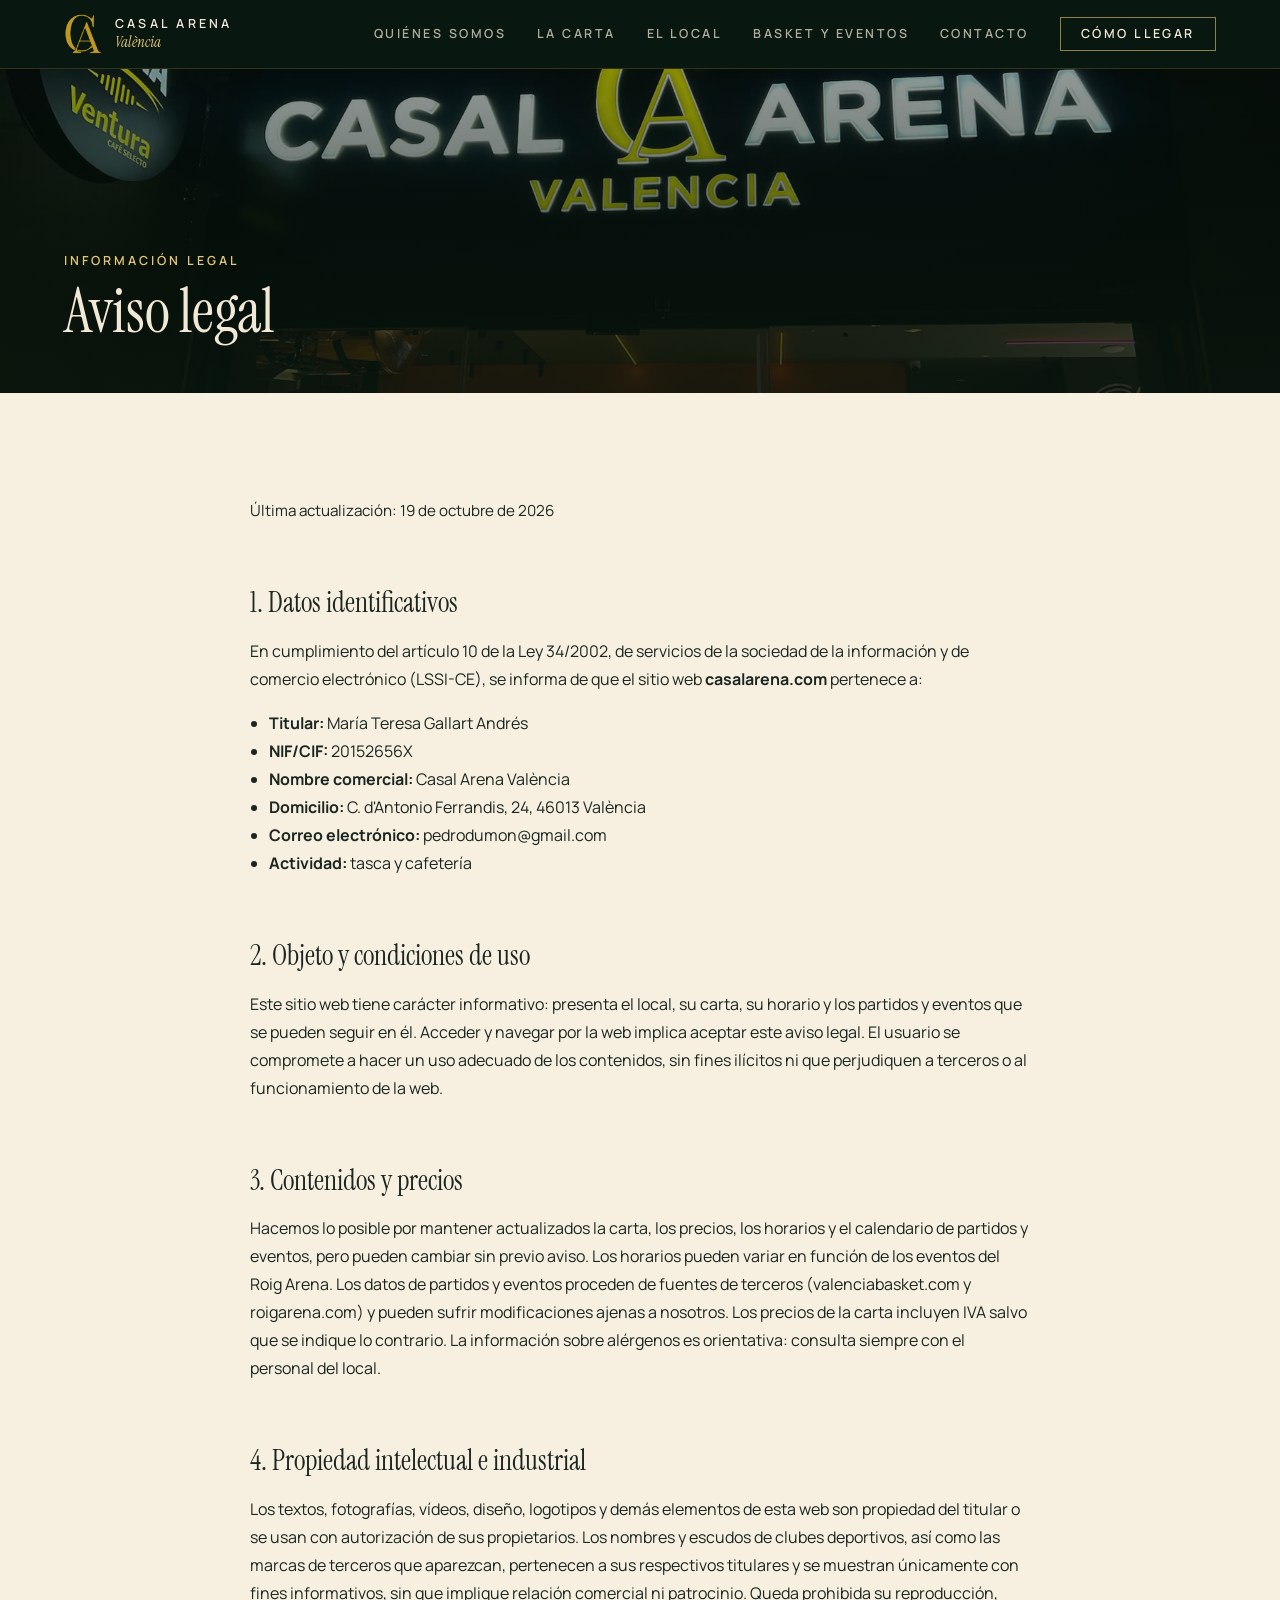
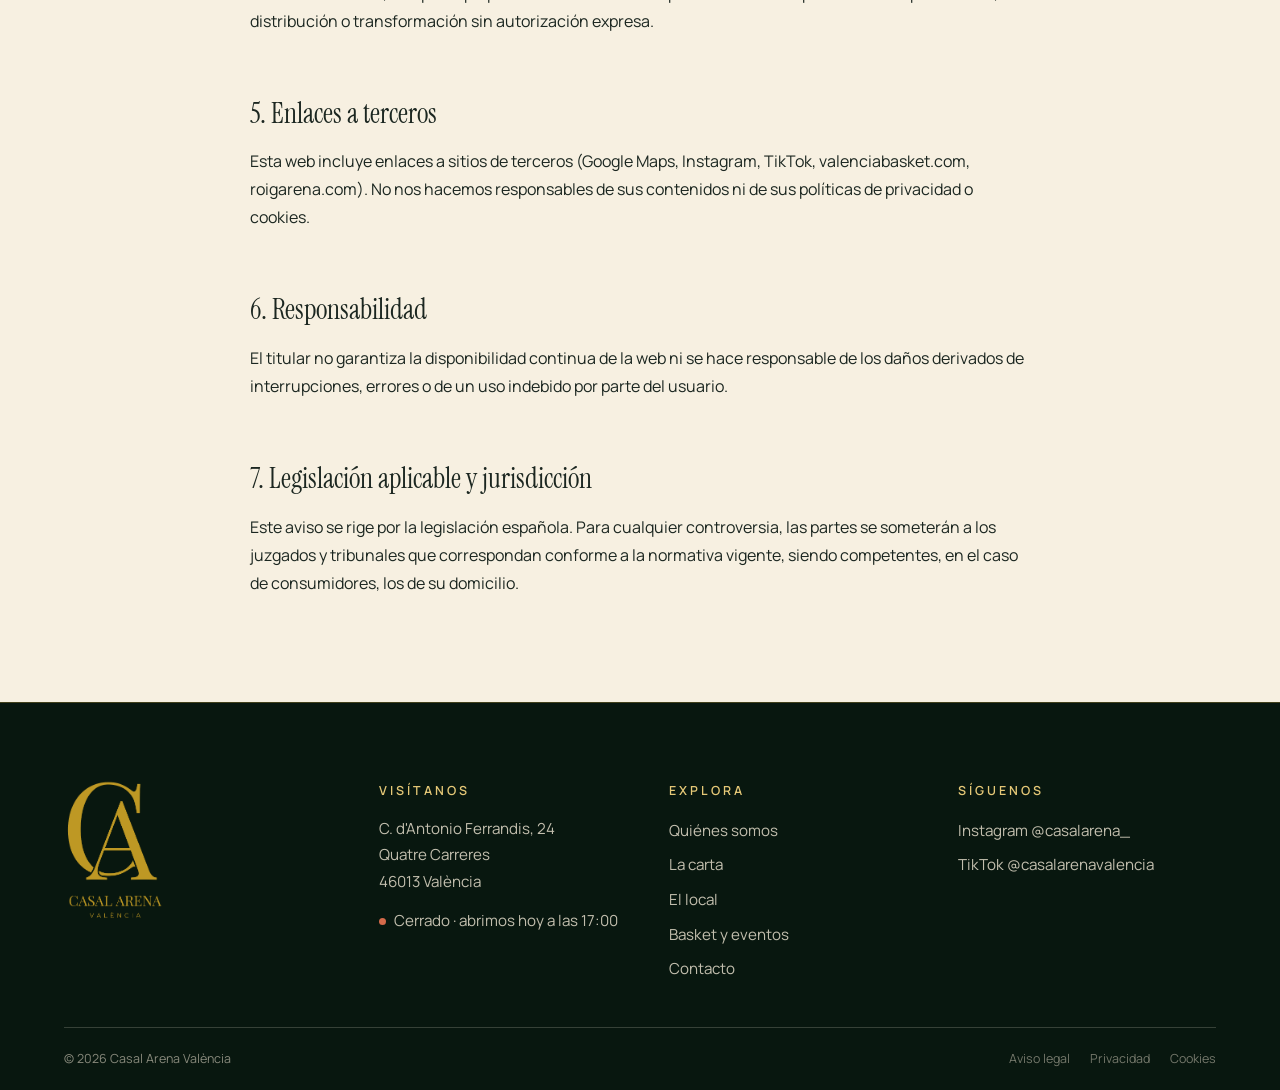
==== commit b0f2fb48: "Datos del titular en aviso legal, privacidad y cookies Co-Authored-By: Claude Sonnet 5.5 <noreply@an" ====
--- a/aviso-legal.html
+++ b/aviso-legal.html
@@ -6,14 +6,20 @@
 <title>Aviso legal · Casal Arena València</title>
 <meta name="description" content="Aviso legal de casalarena.com: datos del titular, condiciones de uso y propiedad intelectual.">
 <meta name="theme-color" content="#08170f">
+<link rel="canonical" href="https://casalarena.com/aviso-legal.html">
+<meta property="og:type" content="website">
+<meta property="og:site_name" content="Casal Arena València">
+<meta property="og:locale" content="es_ES">
+<meta property="og:url" content="https://casalarena.com/aviso-legal.html">
 <meta property="og:title" content="Aviso legal · Casal Arena València">
 <meta property="og:description" content="Aviso legal de casalarena.com: datos del titular, condiciones de uso y propiedad intelectual.">
-<meta property="og:image" content="assets/img/fachada-noche.jpg">
+<meta property="og:image" content="https://casalarena.com/assets/img/fachada-noche.jpg">
+<meta name="twitter:card" content="summary_large_image">
 <link rel="icon" type="image/png" href="assets/img/logo-monograma.png">
 <link rel="preload" href="assets/fonts/instrument-serif-latin-400-normal.woff2" as="font" type="font/woff2" crossorigin>
 <link rel="preload" href="assets/fonts/manrope-latin-wght-normal.woff2" as="font" type="font/woff2" crossorigin>
-<link rel="stylesheet" href="css/fonts.css?v=20261012b">
-<link rel="stylesheet" href="css/styles.css?v=20261012b">
+<link rel="stylesheet" href="css/fonts.css?v=20261019">
+<link rel="stylesheet" href="css/styles.css?v=20261019">
 </head>
 <body>
 <header class="site-head">
@@ -50,11 +56,11 @@
     <h2>1. Datos identificativos</h2>
     <p>En cumplimiento del artículo 10 de la Ley 34/2002, de servicios de la sociedad de la información y de comercio electrónico (LSSI-CE), se informa de que el sitio web <strong>casalarena.com</strong> pertenece a:</p>
     <ul>
-      <li><strong>Titular:</strong> <span class="pend">[pendiente: nombre o razón social del titular]</span></li>
-      <li><strong>NIF/CIF:</strong> <span class="pend">[pendiente: NIF/CIF]</span></li>
+      <li><strong>Titular:</strong> María Teresa Gallart Andrés</li>
+      <li><strong>NIF/CIF:</strong> 20152656X</li>
       <li><strong>Nombre comercial:</strong> Casal Arena València</li>
       <li><strong>Domicilio:</strong> C. d'Antonio Ferrandis, 24, 46013 València</li>
-      <li><strong>Correo electrónico:</strong> <span class="pend">[pendiente: correo de contacto]</span></li>
+      <li><strong>Correo electrónico:</strong> pedrodumon@gmail.com</li>
       <li><strong>Actividad:</strong> tasca y cafetería</li>
     </ul>
     <h2>2. Objeto y condiciones de uso</h2>
--- a/css/styles.css
+++ b/css/styles.css
@@ -96,13 +96,11 @@
 /* ---------- Portada ---------- */
 .hero { position: relative; height: min(84svh, 780px); min-height: 520px; overflow: hidden; background: var(--pine-950); color: var(--bone); }
 .hero__video { display: block; width: 100%; height: 100%; object-fit: cover; }
-.hero__bg { position: absolute; inset: -60px; background: var(--pine-950) url("../assets/img/hero-local-poster.jpg") center / cover; filter: blur(46px) saturate(1.15); opacity: .5; }
 /* móvil: el vídeo vertical llena toda la portada */
 .hero__phone { position: absolute; inset: 0; z-index: 0; }
 .hero__shade, .hero__court { z-index: 1; }
 .hero__body { z-index: 2; }
-.hero__bg { display: none; }
-.hero__shade { position: absolute; inset: 0; background: radial-gradient(ellipse at center, rgba(8, 23, 15, .38), rgba(8, 23, 15, .7)), linear-gradient(0deg, rgba(8, 23, 15, .7), transparent 40%); }
+.hero__shade { position: absolute; inset: 0; background: radial-gradient(ellipse at center, rgba(8, 23, 15, .38), rgba(8, 23, 15, .72)), linear-gradient(90deg, rgba(8, 23, 15, .55), transparent 20%, transparent 80%, rgba(8, 23, 15, .55)), linear-gradient(0deg, rgba(8, 23, 15, .85), transparent 45%); }
 .hero__body { position: static; height: 100%; display: flex; flex-direction: column; justify-content: center; align-items: center; text-align: center; padding-bottom: 76px; }
 .hero__copy { position: relative; z-index: 2; display: flex; flex-direction: column; align-items: center; }
 .hero__title { font-size: clamp(2.8rem, 6.4vw, 5.2rem); letter-spacing: .02em; display: flex; flex-wrap: wrap; justify-content: center; gap: 0 .28em; margin: 0 0 14px; font-weight: 400; animation: fadeup 1.2s var(--ease) both; }
@@ -359,27 +357,19 @@
   .viewer__scroll img, .sheet { box-shadow: none; page-break-after: always; }
 }
 
-/* ordenador y tablet: texto a la izquierda y vídeo vertical enmarcado a la derecha */
+/* vídeo de fondo de toda la portada */
+.hero__phone { position: absolute; inset: 0; z-index: 0; }
+.hero__video { object-position: 50% 52%; }
 @media (max-width: 700px) {
-  .hero { height: auto; min-height: 0; display: flex; flex-direction: column; }
-  .hero__shade, .hero__court, .hero__bg { display: none; }
-  .hero .hero__body { position: relative; height: auto; justify-content: flex-start; padding: clamp(32px, 6svh, 52px) 0 0; gap: 28px; }
-  .hero .hero__title { font-size: clamp(3rem, 15vw, 4.2rem); margin-bottom: 12px; }
-  .hero .hero__tag { margin-bottom: 24px; }
-  .hero .hero__phone { position: relative; inset: auto; width: 100%; aspect-ratio: 3 / 4; border-radius: 22px; border: 1px solid rgba(229, 200, 119, .55); box-shadow: 0 0 0 5px rgba(8, 23, 15, .6), 0 0 0 6px rgba(229, 200, 119, .25), 0 22px 50px rgba(0, 0, 0, .45); }
-  .hero .hero__phone .hero__video { position: absolute; inset: 0; }
-  .hero .hero__bar { position: relative; inset: auto; margin-top: 32px; background: var(--pine-900); backdrop-filter: none; }
+  .hero { height: auto; min-height: 0; display: flex; flex-direction: column; overflow: hidden; }
+  .hero__shade, .hero__court { display: none; }
+  .hero .hero__body { position: relative; flex: none; height: clamp(560px, calc(100svh - var(--head-h)), 820px); justify-content: flex-start; padding: clamp(36px, 7svh, 64px) 0 0; overflow: visible; }
+  .hero .hero__body::before { content: ""; position: absolute; inset: 0 auto 0 50%; width: 100vw; transform: translateX(-50%); z-index: 1; pointer-events: none; background: linear-gradient(180deg, rgba(8, 23, 15, .85) 0%, rgba(8, 23, 15, .55) 28%, rgba(8, 23, 15, .08) 52%, rgba(8, 23, 15, 0) 66%, rgba(13, 37, 25, .55) 86%, var(--pine-900) 100%), linear-gradient(90deg, rgba(8, 23, 15, .5), rgba(8, 23, 15, 0) 16%, rgba(8, 23, 15, 0) 84%, rgba(8, 23, 15, .5)); }
+  .hero .hero__phone { z-index: 0; inset: 0 auto 0 50%; width: 100vw; transform: translateX(-50%); }
+  .hero .hero__title { font-size: clamp(3rem, 15vw, 4.2rem); margin-bottom: 10px; }
+  .hero .hero__tag { margin-bottom: 22px; }
+  .hero .hero__bar { position: relative; inset: auto; background: var(--pine-900); backdrop-filter: none; }
   .hero .hero__bar-in > * { padding: 14px 0; }
-}
-@media (min-width: 701px) {
-  .hero__bg { display: block; }
-  .hero__shade { background: linear-gradient(90deg, rgba(8, 23, 15, .78), rgba(8, 23, 15, .35) 60%, rgba(8, 23, 15, .55)), linear-gradient(0deg, rgba(8, 23, 15, .6), transparent 40%); }
-  .hero__body { position: relative; display: grid; grid-template-columns: minmax(0, 1.15fr) minmax(0, .85fr); align-items: center; gap: clamp(24px, 5vw, 80px); text-align: left; padding-bottom: 96px; }
-  .hero__copy { align-items: flex-start; }
-  .hero__title { font-size: clamp(3.2rem, 5.6vw, 5.8rem); }
-  .hero__title { justify-content: flex-start; }
-  .hero__cta { justify-content: flex-start; }
-  .hero__phone { position: relative; inset: auto; z-index: 2; justify-self: end; height: min(100%, 620px); max-height: 100%; aspect-ratio: 9 / 16; border-radius: 26px; overflow: hidden; border: 1px solid rgba(229, 200, 119, .55); box-shadow: 0 0 0 6px rgba(8, 23, 15, .55), 0 0 0 7px rgba(229, 200, 119, .28), 0 30px 70px rgba(0, 0, 0, .5); }
 }
 
 /* ---------- Mapa bajo demanda + páginas legales ---------- */
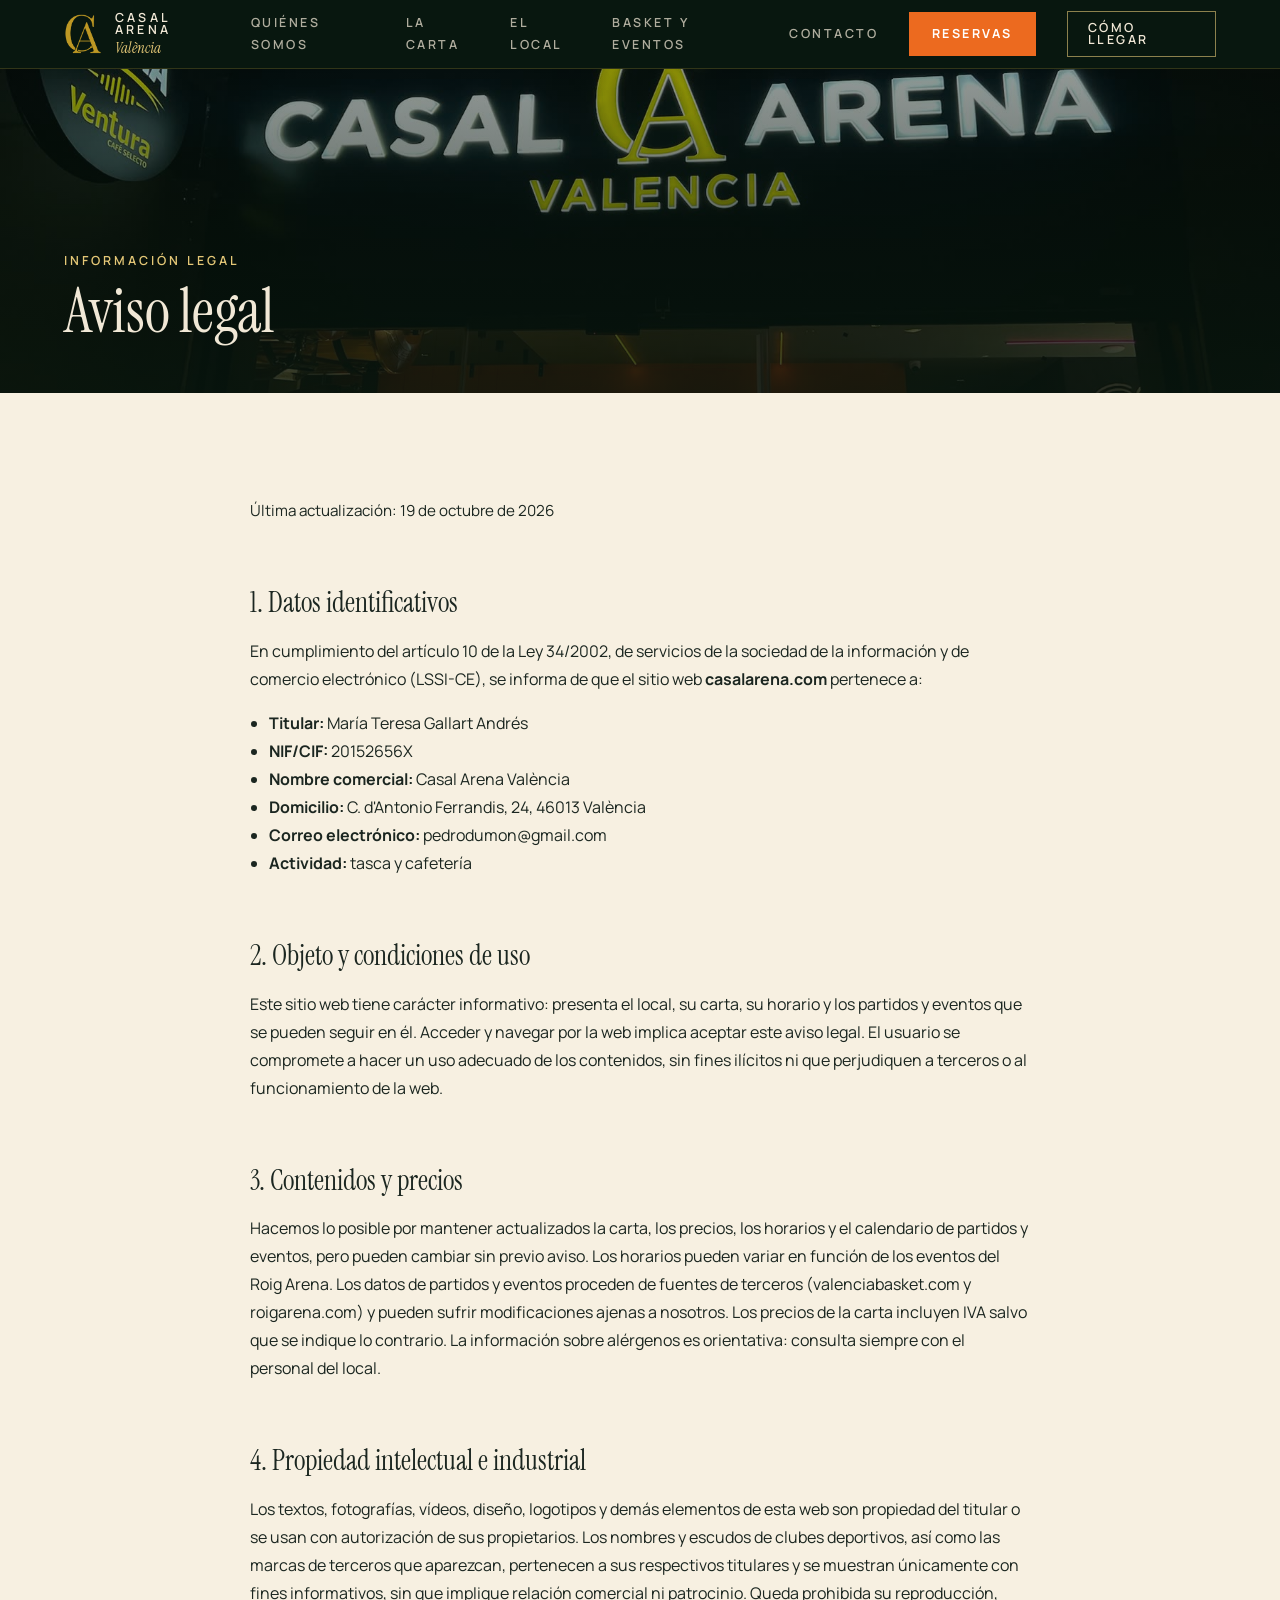
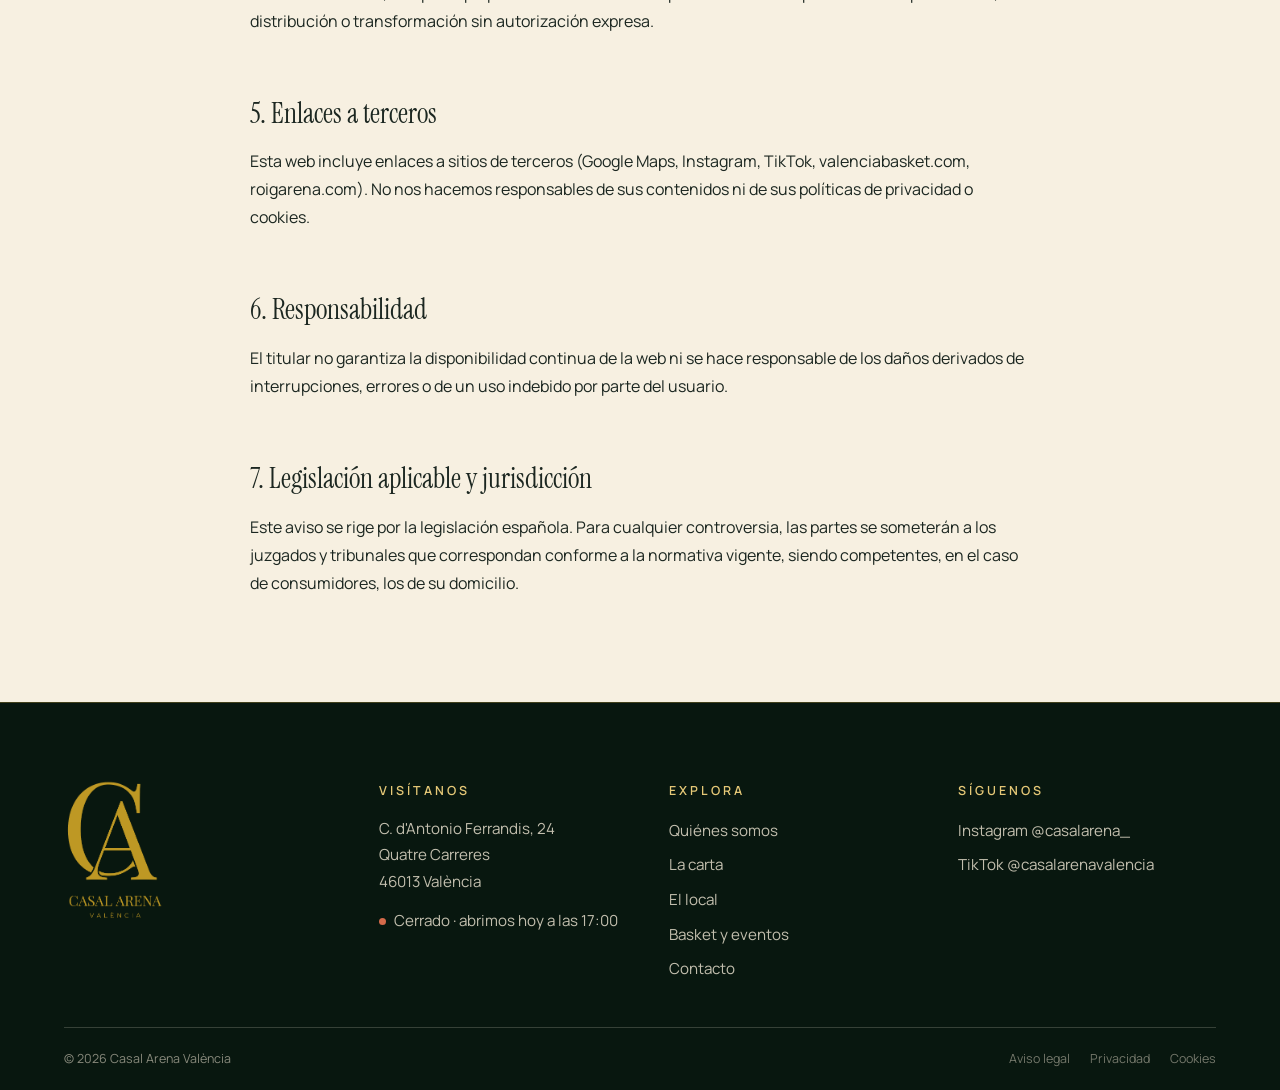
==== commit 5d85d45f: "Menú: botón Reservas fijo en todas las páginas, enlaza a Instagram Co-Authored-By: Claude Sonnet 5.5" ====
--- a/aviso-legal.html
+++ b/aviso-legal.html
@@ -34,6 +34,7 @@
       <a href="el-local.html">El local</a>
       <a href="valencia-basket.html">Basket y eventos</a>
       <a href="contacto.html">Contacto</a>
+      <a class="nav__reserva" data-insta target="_blank" rel="noopener" href="#">Reservas</a>
       <a class="btn btn--solid" data-directions href="#">Cómo llegar</a>
     </nav>
     <button class="menu-btn" id="menuBtn" aria-label="Abrir menú" aria-expanded="false" aria-controls="nav"><span></span><span></span></button>
--- a/css/styles.css
+++ b/css/styles.css
@@ -510,3 +510,34 @@
 .clip__rec::before { content: ""; width: 9px; height: 9px; border-radius: 50%; background: #ff3b30; animation: rec 1.4s infinite; }
 @keyframes rec { 50% { opacity: .25; } }
 @media (prefers-reduced-motion: reduce) { .clip__rec::before { animation: none; } }
+
+/* ---------- Cuadro de reservas ---------- */
+.reserva { padding-block: clamp(20px, 3vw, 36px); background: var(--paper); }
+.reserva__box { display: flex; align-items: center; justify-content: space-between; gap: 20px 40px; flex-wrap: wrap; padding: clamp(22px, 3.4vw, 38px) clamp(22px, 4vw, 52px); background: linear-gradient(120deg, var(--orange), var(--orange-deep)); color: #fff; border-radius: 4px; box-shadow: 0 18px 40px rgba(196, 80, 15, .28); }
+.reserva__eyebrow { margin: 0 0 4px; font-size: .78rem; font-weight: 700; letter-spacing: .26em; text-transform: uppercase; opacity: .92; }
+.reserva__title { font-size: clamp(1.9rem, 3.4vw, 2.7rem); }
+.reserva__p { margin: 6px 0 0; font-size: 1.05rem; opacity: .95; }
+.reserva__btn { display: inline-flex; align-items: center; gap: 12px; padding: 16px 28px; background: #fff; color: var(--orange-deep); text-decoration: none; font-size: .82rem; font-weight: 700; letter-spacing: .16em; text-transform: uppercase; transition: background .3s, color .3s, transform .3s; }
+.reserva__btn svg { width: 22px; height: 22px; fill: none; stroke: currentColor; stroke-width: 1.7; }
+.reserva__btn:hover { background: var(--pine-950); color: #fff; transform: translateY(-2px); }
+@media (max-width: 560px) { .reserva__box { flex-direction: column; align-items: stretch; text-align: center; } .reserva__btn { justify-content: center; } }
+
+/* ---------- Aviso de reservas centrado ---------- */
+.rmodal { position: fixed; inset: 0; z-index: 120; display: grid; place-items: center; padding: 20px; background: rgba(8, 23, 15, .62); animation: rfade .4s ease both; }
+.rmodal__card { position: relative; width: min(440px, 100%); padding: clamp(30px, 6vw, 44px) clamp(24px, 5vw, 40px) 26px; text-align: center; display: flex; flex-direction: column; align-items: center; gap: 4px; background: linear-gradient(135deg, var(--orange), var(--orange-deep)); color: #fff; border-radius: 6px; box-shadow: 0 30px 80px rgba(0, 0, 0, .5); animation: rpop .5s cubic-bezier(.2, .7, .2, 1) both; }
+.rmodal__title { font-size: clamp(2.2rem, 7vw, 2.9rem); margin: 2px 0 6px; }
+.rmodal .reserva__btn { margin-top: 18px; }
+.rmodal__x { position: absolute; top: 8px; right: 10px; width: 44px; height: 44px; border: 0; background: none; color: #fff; font-size: 2rem; line-height: 1; cursor: pointer; opacity: .9; }
+.rmodal__x:hover { opacity: 1; }
+.rmodal__skip { margin-top: 12px; padding: 10px 14px; border: 0; background: none; color: #fff; font-size: .82rem; letter-spacing: .12em; text-transform: uppercase; text-decoration: underline; text-underline-offset: 4px; cursor: pointer; opacity: .9; }
+@keyframes rfade { from { opacity: 0; } }
+@keyframes rpop { from { opacity: 0; transform: translateY(16px) scale(.97); } }
+@media (prefers-reduced-motion: reduce) { .rmodal, .rmodal__card { animation: none; } }
+.reserva__btn { white-space: nowrap; }
+.rmodal .reserva__btn { padding: 16px 18px; letter-spacing: .1em; justify-content: center; width: 100%; }
+
+/* ---------- "Reservas" fijo en el menú ---------- */
+.nav a.nav__reserva { padding: 10px 22px; background: var(--orange); color: #fff; border: 1px solid var(--orange); font-size: max(.78rem, 12px); font-weight: 700; letter-spacing: .2em; text-transform: uppercase; text-decoration: none; transition: background .3s, border-color .3s, transform .3s; }
+.nav a.nav__reserva::after { display: none; }
+.nav a.nav__reserva:hover { background: var(--orange-deep); border-color: var(--orange-deep); color: #fff; transform: translateY(-1px); }
+@media (max-width: 1080px) { .nav a.nav__reserva { font-size: 1rem; padding: 14px 40px; } }
